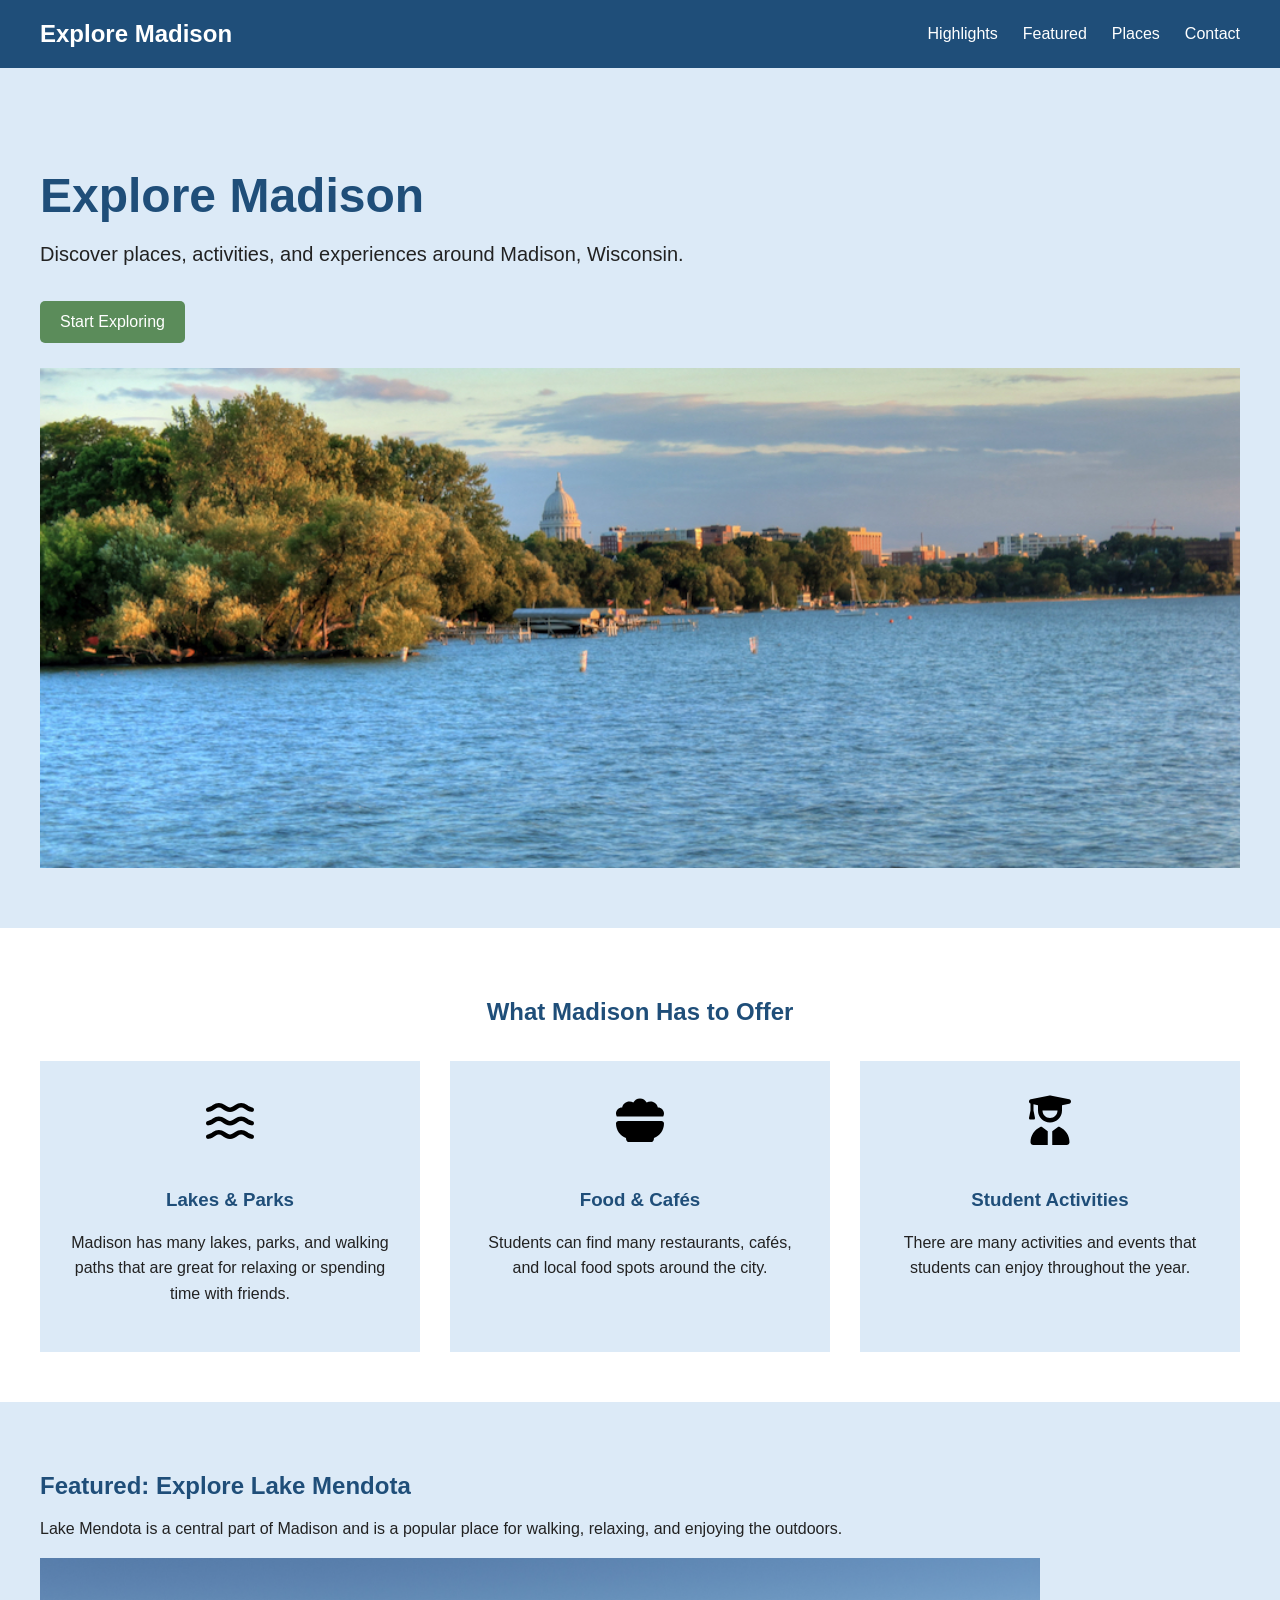
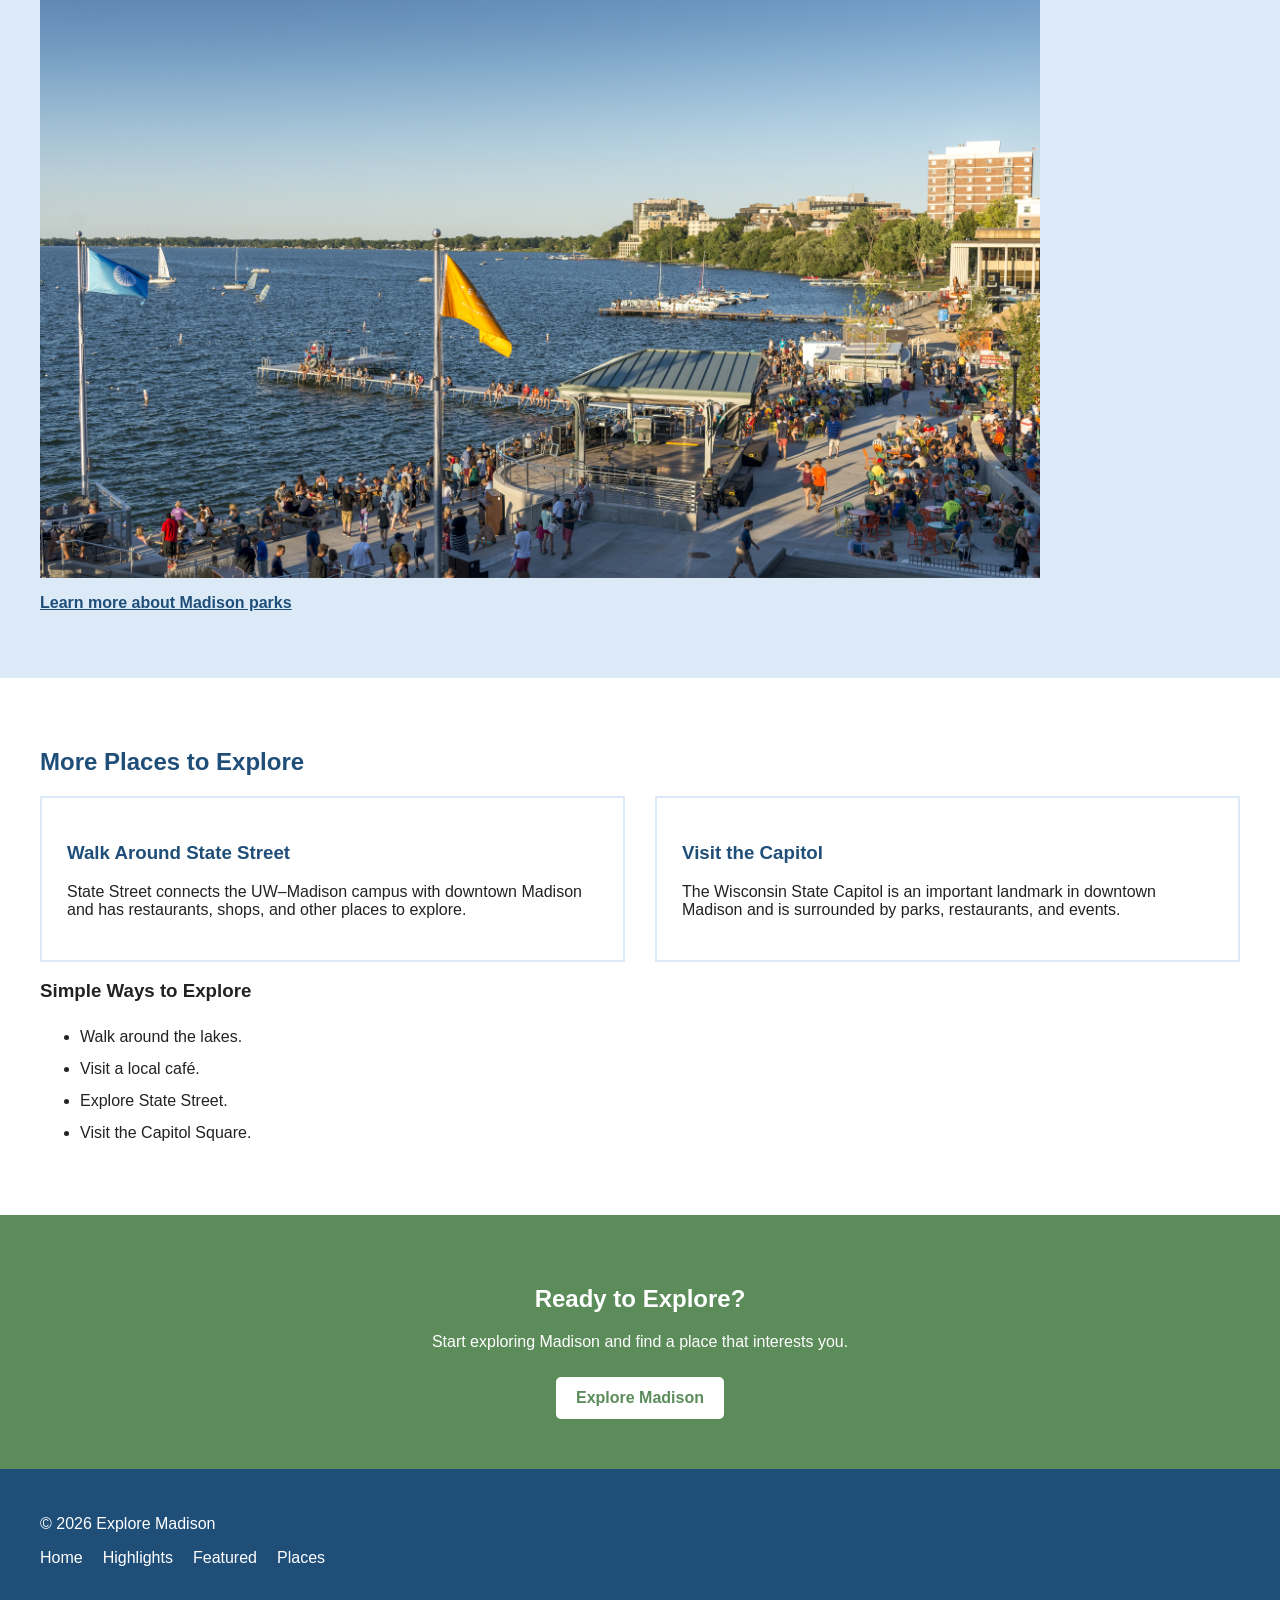
==== index.html @ a7368d4c "Add files via upload" ====
<!DOCTYPE html>
<html lang="en">

<head>
    <meta charset="UTF-8">
    <meta name="viewport" content="width=device-width, initial-scale=1.0">

    <title>Explore Madison</title>

    <style>
        body {
            margin: 0;
            font-family: Arial, sans-serif;
            color: #222222;
            background-color: #FFFFFF;
        }

        header {
            background-color: #1F4E79;
            padding: 20px 40px;
        }

        header nav {
            display: flex;
            justify-content: space-between;
            align-items: center;
        }

        header nav > a {
            color: #FFFFFF;
            text-decoration: none;
            font-size: 24px;
            font-weight: bold;
        }

        header ul {
            display: flex;
            gap: 25px;
            list-style: none;
            margin: 0;
            padding: 0;
        }

        header li a {
            color: #FFFFFF;
            text-decoration: none;
        }

        main {
            margin: 0;
        }

        #home {
            background-color: #DCEAF7;
            padding: 60px 40px;
        }

        #home h1 {
            color: #1F4E79;
            font-size: 48px;
            margin-bottom: 10px;
        }

        #home p {
            font-size: 20px;
        }

        #home > a {
            display: inline-block;
            background-color: #5B8C5A;
            color: #FFFFFF;
            text-decoration: none;
            padding: 12px 20px;
            margin: 15px 0 25px 0;
            border-radius: 5px;
        }

        #home img {
            display: block;
            width: 100%;
            max-width: 1200px;
            height: auto;
        }

        #features {
            padding: 50px 40px;
        }

        #features h2 {
            color: #1F4E79;
            text-align: center;
            margin-bottom: 35px;
        }

        .feature-container {
            display: flex;
            gap: 30px;
            justify-content: space-between;
        }

        .feature {
            flex: 1;
            background-color: #DCEAF7;
            padding: 30px;
            text-align: center;
        }

        .feature img {
            width: 60px;
            height: 60px;
            margin-bottom: 15px;
        }

        .feature h3 {
            color: #1F4E79;
        }

        .feature p {
            line-height: 1.6;
        }

        #featured {
            background-color: #DCEAF7;
            padding: 50px 40px;
        }

        #featured h2 {
            color: #1F4E79;
        }

        #featured img {
            display: block;
            width: 100%;
            max-width: 1000px;
            height: auto;
            margin-top: 20px;
        }

        #featured a {
            color: #1F4E79;
            font-weight: bold;
        }

        #places {
            padding: 50px 40px;
        }

        #places h2 {
            color: #1F4E79;
        }

        .secondary-container {
            display: flex;
            gap: 30px;
        }

        .secondary {
            flex: 1;
            border: 2px solid #DCEAF7;
            padding: 25px;
        }

        .secondary h3 {
            color: #1F4E79;
        }

        #places ul {
            line-height: 2;
        }

        #contact {
            background-color: #5B8C5A;
            color: #FFFFFF;
            text-align: center;
            padding: 50px 40px;
        }

        #contact a {
            display: inline-block;
            background-color: #FFFFFF;
            color: #5B8C5A;
            text-decoration: none;
            padding: 12px 20px;
            margin-top: 10px;
            border-radius: 5px;
            font-weight: bold;
        }

        footer {
            background-color: #1F4E79;
            color: #FFFFFF;
            padding: 30px 40px;
        }

        footer nav ul {
            display: flex;
            gap: 20px;
            list-style: none;
            padding: 0;
        }

        footer a {
            color: #FFFFFF;
            text-decoration: none;
        }
    </style>
</head>


<body>

    <header>

        <nav>
            <a href="#home">Explore Madison</a>

            <ul>
                <li>
                    <a href="#features">Highlights</a>
                </li>

                <li>
                    <a href="#featured">Featured</a>
                </li>

                <li>
                    <a href="#places">Places</a>
                </li>

                <li>
                    <a href="#contact">Contact</a>
                </li>
            </ul>
        </nav>

    </header>


    <main>

        <!-- Hero Section -->

        <section id="home">

            <h1>Explore Madison</h1>

            <p>
                Discover places, activities, and experiences around Madison, Wisconsin.
            </p>

            <a href="#featured">Start Exploring</a>

            <img
                src="images/madison-lake.png"
                alt="Madison waterfront and Lake Mendota"
            >

        </section>


        <!-- Three Feature Columns -->

        <section id="features">

            <h2>What Madison Has to Offer</h2>

            <div class="feature-container">

                <article class="feature">

                    <img
                        src="images/water-icon.svg"
                        alt="Water icon"
                    >

                    <h3>Lakes &amp; Parks</h3>

                    <p>
                        Madison has many lakes, parks, and walking paths that are
                        great for relaxing or spending time with friends.
                    </p>

                </article>


                <article class="feature">

                    <img
                        src="images/food-icon.svg"
                        alt="Food bowl icon"
                    >

                    <h3>Food &amp; Cafés</h3>

                    <p>
                        Students can find many restaurants, cafés, and local food
                        spots around the city.
                    </p>

                </article>


                <article class="feature">

                    <img
                        src="images/student-icon.svg"
                        alt="Student icon"
                    >

                    <h3>Student Activities</h3>

                    <p>
                        There are many activities and events that students can
                        enjoy throughout the year.
                    </p>

                </article>

            </div>

        </section>


        <!-- Featured Content -->

        <section id="featured">

            <h2>Featured: Explore Lake Mendota</h2>

            <p>
                Lake Mendota is a central part of Madison and is a popular place
                for walking, relaxing, and enjoying the outdoors.
            </p>

            <img
                src="images/lake-mendota.png"
                alt="Lake Mendota with trees and the Madison skyline"
            >

            <p>
                <a href="https://www.cityofmadison.com/parks/">
                    Learn more about Madison parks
                </a>
            </p>

        </section>


        <!-- Secondary Content -->

        <section id="places">

            <h2>More Places to Explore</h2>

            <div class="secondary-container">

                <article class="secondary">

                    <h3>Walk Around State Street</h3>

                    <p>
                        State Street connects the UW–Madison campus with downtown
                        Madison and has restaurants, shops, and other places to explore.
                    </p>

                </article>


                <article class="secondary">

                    <h3>Visit the Capitol</h3>

                    <p>
                        The Wisconsin State Capitol is an important landmark in
                        downtown Madison and is surrounded by parks, restaurants,
                        and events.
                    </p>

                </article>

            </div>


            <h3>Simple Ways to Explore</h3>

            <ul>
                <li>Walk around the lakes.</li>
                <li>Visit a local café.</li>
                <li>Explore State Street.</li>
                <li>Visit the Capitol Square.</li>
            </ul>

        </section>


        <!-- Call to Action -->

        <section id="contact">

            <h2>Ready to Explore?</h2>

            <p>
                Start exploring Madison and find a place that interests you.
            </p>

            <a href="#home">Explore Madison</a>

        </section>

    </main>


    <!-- Footer -->

    <footer>

        <p>
            &copy; 2026 Explore Madison
        </p>

        <nav>

            <ul>

                <li>
                    <a href="#home">Home</a>
                </li>

                <li>
                    <a href="#features">Highlights</a>
                </li>

                <li>
                    <a href="#featured">Featured</a>
                </li>

                <li>
                    <a href="#places">Places</a>
                </li>

            </ul>

        </nav>

    </footer>

</body>

</html>
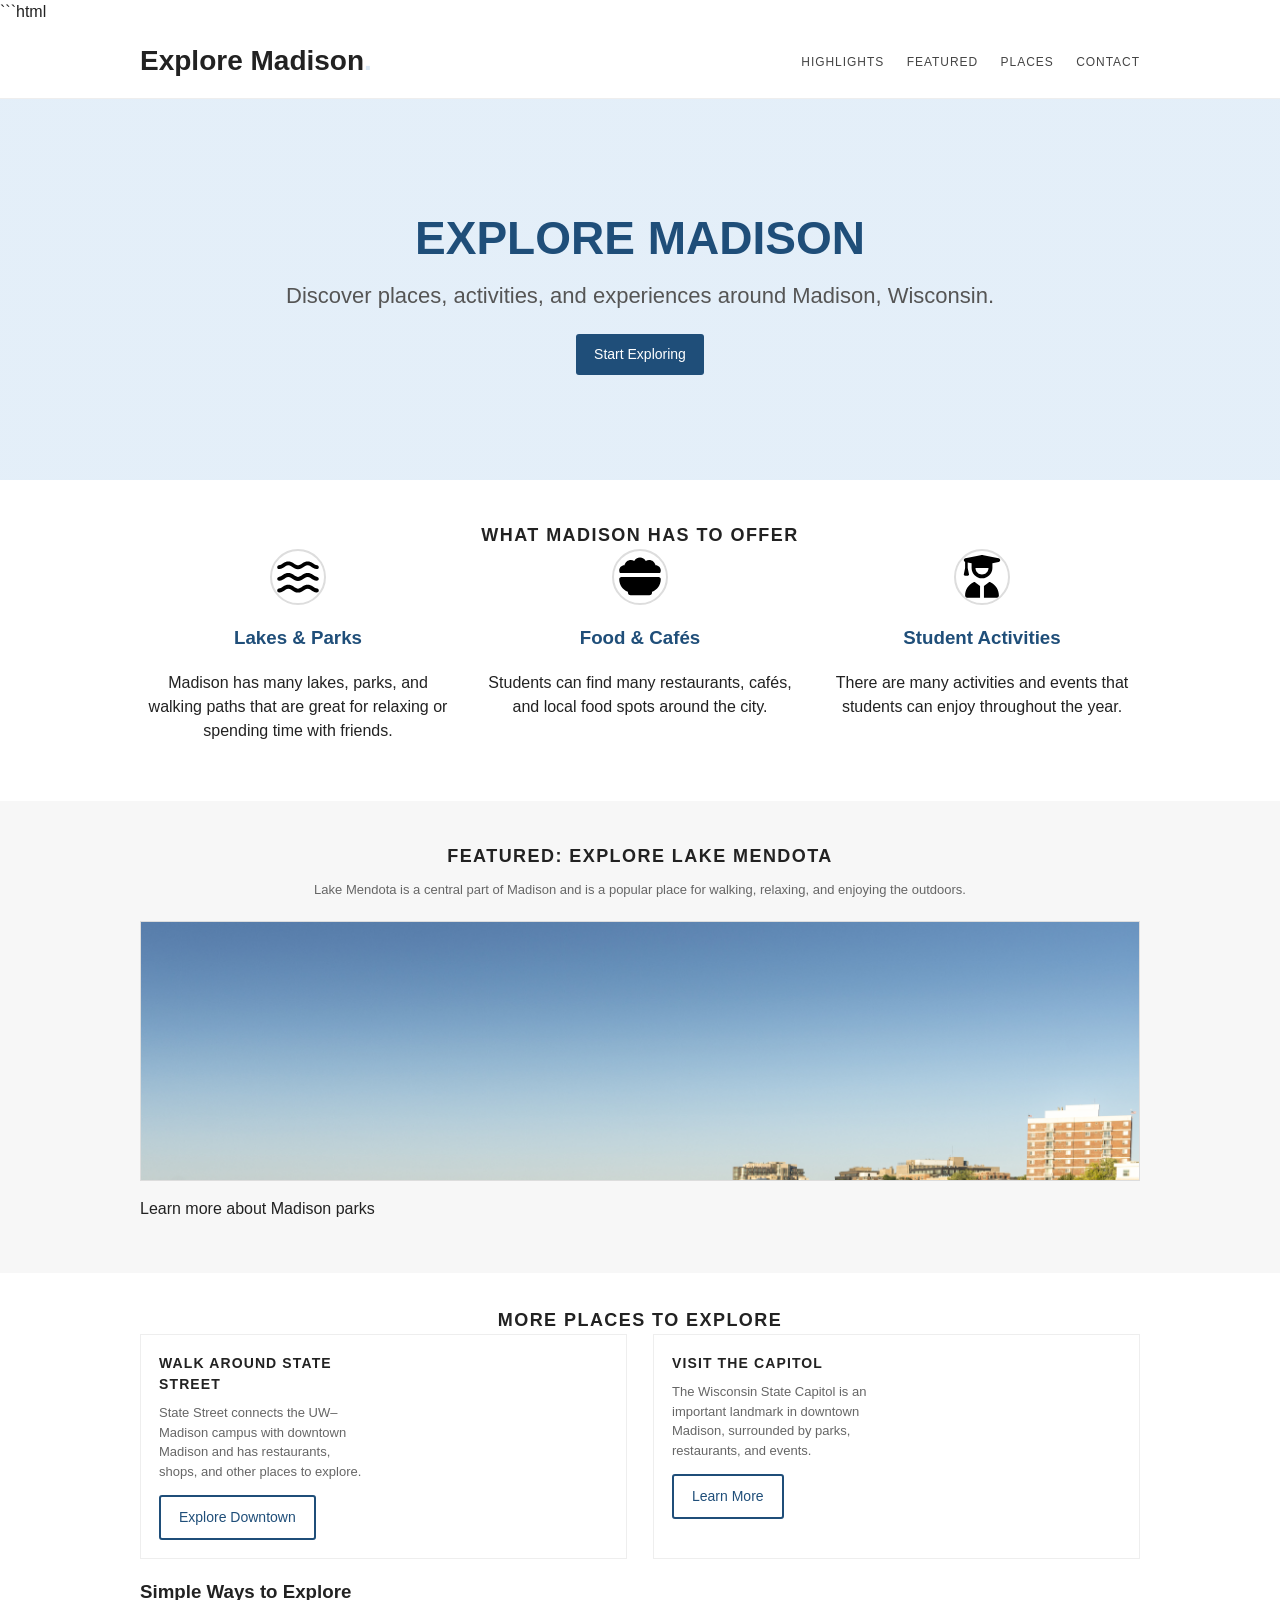
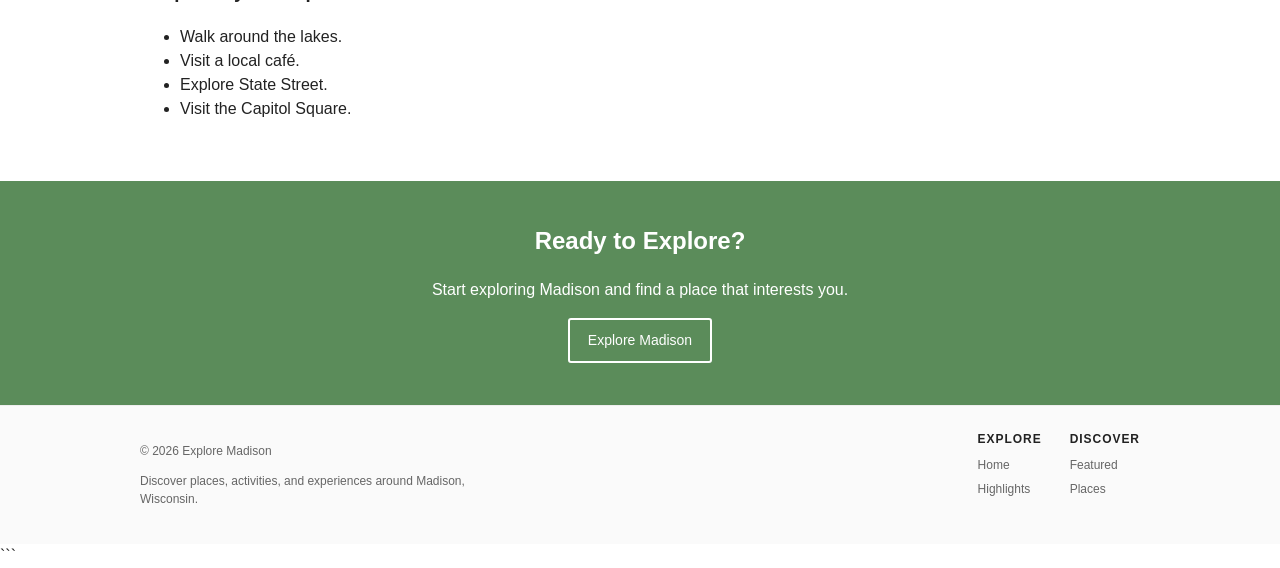
==== commit 9df30ec6: "Add files via upload" ====
--- a/index.html
+++ b/index.html
@@ -1,449 +1,173 @@
+```html
 <!DOCTYPE html>
 <html lang="en">
 
 <head>
     <meta charset="UTF-8">
     <meta name="viewport" content="width=device-width, initial-scale=1.0">
-
     <title>Explore Madison</title>
-
-    <style>
-        body {
-            margin: 0;
-            font-family: Arial, sans-serif;
-            color: #222222;
-            background-color: #FFFFFF;
-        }
-
-        header {
-            background-color: #1F4E79;
-            padding: 20px 40px;
-        }
-
-        header nav {
-            display: flex;
-            justify-content: space-between;
-            align-items: center;
-        }
-
-        header nav > a {
-            color: #FFFFFF;
-            text-decoration: none;
-            font-size: 24px;
-            font-weight: bold;
-        }
-
-        header ul {
-            display: flex;
-            gap: 25px;
-            list-style: none;
-            margin: 0;
-            padding: 0;
-        }
-
-        header li a {
-            color: #FFFFFF;
-            text-decoration: none;
-        }
-
-        main {
-            margin: 0;
-        }
-
-        #home {
-            background-color: #DCEAF7;
-            padding: 60px 40px;
-        }
-
-        #home h1 {
-            color: #1F4E79;
-            font-size: 48px;
-            margin-bottom: 10px;
-        }
-
-        #home p {
-            font-size: 20px;
-        }
-
-        #home > a {
-            display: inline-block;
-            background-color: #5B8C5A;
-            color: #FFFFFF;
-            text-decoration: none;
-            padding: 12px 20px;
-            margin: 15px 0 25px 0;
-            border-radius: 5px;
-        }
-
-        #home img {
-            display: block;
-            width: 100%;
-            max-width: 1200px;
-            height: auto;
-        }
-
-        #features {
-            padding: 50px 40px;
-        }
-
-        #features h2 {
-            color: #1F4E79;
-            text-align: center;
-            margin-bottom: 35px;
-        }
-
-        .feature-container {
-            display: flex;
-            gap: 30px;
-            justify-content: space-between;
-        }
-
-        .feature {
-            flex: 1;
-            background-color: #DCEAF7;
-            padding: 30px;
-            text-align: center;
-        }
-
-        .feature img {
-            width: 60px;
-            height: 60px;
-            margin-bottom: 15px;
-        }
-
-        .feature h3 {
-            color: #1F4E79;
-        }
-
-        .feature p {
-            line-height: 1.6;
-        }
-
-        #featured {
-            background-color: #DCEAF7;
-            padding: 50px 40px;
-        }
-
-        #featured h2 {
-            color: #1F4E79;
-        }
-
-        #featured img {
-            display: block;
-            width: 100%;
-            max-width: 1000px;
-            height: auto;
-            margin-top: 20px;
-        }
-
-        #featured a {
-            color: #1F4E79;
-            font-weight: bold;
-        }
-
-        #places {
-            padding: 50px 40px;
-        }
-
-        #places h2 {
-            color: #1F4E79;
-        }
-
-        .secondary-container {
-            display: flex;
-            gap: 30px;
-        }
-
-        .secondary {
-            flex: 1;
-            border: 2px solid #DCEAF7;
-            padding: 25px;
-        }
-
-        .secondary h3 {
-            color: #1F4E79;
-        }
-
-        #places ul {
-            line-height: 2;
-        }
-
-        #contact {
-            background-color: #5B8C5A;
-            color: #FFFFFF;
-            text-align: center;
-            padding: 50px 40px;
-        }
-
-        #contact a {
-            display: inline-block;
-            background-color: #FFFFFF;
-            color: #5B8C5A;
-            text-decoration: none;
-            padding: 12px 20px;
-            margin-top: 10px;
-            border-radius: 5px;
-            font-weight: bold;
-        }
-
-        footer {
-            background-color: #1F4E79;
-            color: #FFFFFF;
-            padding: 30px 40px;
-        }
-
-        footer nav ul {
-            display: flex;
-            gap: 20px;
-            list-style: none;
-            padding: 0;
-        }
-
-        footer a {
-            color: #FFFFFF;
-            text-decoration: none;
-        }
-    </style>
+    <link rel="stylesheet" href="styles.css">
 </head>
-
 
 <body>
 
-    <header>
+    <header class="site-header">
+        <nav class="header-inner container">
+            <a class="brand" href="#home">Explore Madison<span class="dot">.</span></a>
 
-        <nav>
-            <a href="#home">Explore Madison</a>
-
-            <ul>
-                <li>
-                    <a href="#features">Highlights</a>
-                </li>
-
-                <li>
-                    <a href="#featured">Featured</a>
-                </li>
-
-                <li>
-                    <a href="#places">Places</a>
-                </li>
-
-                <li>
-                    <a href="#contact">Contact</a>
-                </li>
-            </ul>
+            <div class="site-nav">
+                <a href="#features">Highlights</a>
+                <a href="#featured">Featured</a>
+                <a href="#places">Places</a>
+                <a href="#contact">Contact</a>
+            </div>
         </nav>
-
     </header>
-
 
     <main>
 
-        <!-- Hero Section -->
-
-        <section id="home">
-
-            <h1>Explore Madison</h1>
-
-            <p>
-                Discover places, activities, and experiences around Madison, Wisconsin.
-            </p>
-
-            <a href="#featured">Start Exploring</a>
-
-            <img
-                src="images/madison-lake.png"
-                alt="Madison waterfront and Lake Mendota"
-            >
-
+        <section id="home" class="hero">
+            <div class="hero-content container">
+                <h1>Explore Madison</h1>
+                <p class="hero-subhead">
+                    Discover places, activities, and experiences around Madison, Wisconsin.
+                </p>
+                <a class="btn btn-dark" href="#featured">Start Exploring</a>
+            </div>
         </section>
 
+        <section id="features" class="features">
+            <div class="container">
+                <h2 class="section-title">What Madison Has to Offer</h2>
 
-        <!-- Three Feature Columns -->
+                <div class="features-grid">
+                    <article class="feature">
+                        <img class="icon" src="images/water-icon.svg" alt="Water icon">
+                        <h3>Lakes &amp; Parks</h3>
+                        <p>
+                            Madison has many lakes, parks, and walking paths that are
+                            great for relaxing or spending time with friends.
+                        </p>
+                    </article>
 
-        <section id="features">
+                    <article class="feature">
+                        <img class="icon" src="images/food-icon.svg" alt="Food bowl icon">
+                        <h3>Food &amp; Cafés</h3>
+                        <p>
+                            Students can find many restaurants, cafés, and local food
+                            spots around the city.
+                        </p>
+                    </article>
 
-            <h2>What Madison Has to Offer</h2>
-
-            <div class="feature-container">
-
-                <article class="feature">
-
-                    <img
-                        src="images/water-icon.svg"
-                        alt="Water icon"
-                    >
-
-                    <h3>Lakes &amp; Parks</h3>
-
-                    <p>
-                        Madison has many lakes, parks, and walking paths that are
-                        great for relaxing or spending time with friends.
-                    </p>
-
-                </article>
-
-
-                <article class="feature">
-
-                    <img
-                        src="images/food-icon.svg"
-                        alt="Food bowl icon"
-                    >
-
-                    <h3>Food &amp; Cafés</h3>
-
-                    <p>
-                        Students can find many restaurants, cafés, and local food
-                        spots around the city.
-                    </p>
-
-                </article>
-
-
-                <article class="feature">
-
-                    <img
-                        src="images/student-icon.svg"
-                        alt="Student icon"
-                    >
-
-                    <h3>Student Activities</h3>
-
-                    <p>
-                        There are many activities and events that students can
-                        enjoy throughout the year.
-                    </p>
-
-                </article>
-
+                    <article class="feature">
+                        <img class="icon" src="images/student-icon.svg" alt="Student icon">
+                        <h3>Student Activities</h3>
+                        <p>
+                            There are many activities and events that students can
+                            enjoy throughout the year.
+                        </p>
+                    </article>
+                </div>
             </div>
-
         </section>
 
+        <section id="featured" class="featured">
+            <div class="container">
+                <h2 class="section-title">Featured: Explore Lake Mendota</h2>
+                <p class="section-lede">
+                    Lake Mendota is a central part of Madison and is a popular place
+                    for walking, relaxing, and enjoying the outdoors.
+                </p>
 
-        <!-- Featured Content -->
+                <div class="media">
+                    <img src="images/lake-mendota.png"
+                         alt="Lake Mendota with trees and the Madison skyline">
+                </div>
 
-        <section id="featured">
-
-            <h2>Featured: Explore Lake Mendota</h2>
-
-            <p>
-                Lake Mendota is a central part of Madison and is a popular place
-                for walking, relaxing, and enjoying the outdoors.
-            </p>
-
-            <img
-                src="images/lake-mendota.png"
-                alt="Lake Mendota with trees and the Madison skyline"
-            >
-
-            <p>
-                <a href="https://www.cityofmadison.com/parks/">
-                    Learn more about Madison parks
-                </a>
-            </p>
-
+                <p class="text-center">
+                    <a href="https://www.cityofmadison.com/parks/" target="_blank" rel="noopener noreferrer">
+                        Learn more about Madison parks
+                    </a>
+                </p>
+            </div>
         </section>
 
+        <section id="places" class="secondary">
+            <div class="container">
+                <h2 class="section-title">More Places to Explore</h2>
 
-        <!-- Secondary Content -->
+                <div class="secondary-grid">
+                    <article class="card">
+                        <div class="card-text">
+                            <h3>Walk Around State Street</h3>
+                            <p>
+                                State Street connects the UW–Madison campus with downtown
+                                Madison and has restaurants, shops, and other places to explore.
+                            </p>
+                            <a class="btn btn-outline" href="https://visitdowntownmadison.com/" target="_blank" rel="noopener noreferrer">
+                                Explore Downtown
+                            </a>
+                        </div>
+                        <div class="card-image img-a" role="img" aria-label="Outdoor scenery in Madison"></div>
+                    </article>
 
-        <section id="places">
+                    <article class="card">
+                        <div class="card-text">
+                            <h3>Visit the Capitol</h3>
+                            <p>
+                                The Wisconsin State Capitol is an important landmark in
+                                downtown Madison, surrounded by parks, restaurants, and events.
+                            </p>
+                            <a class="btn btn-outline" href="https://tours.wisconsin.gov/" target="_blank" rel="noopener noreferrer">
+                                Learn More
+                            </a>
+                        </div>
+                        <div class="card-image img-b" role="img" aria-label="City and landscape scenery"></div>
+                    </article>
+                </div>
 
-            <h2>More Places to Explore</h2>
-
-            <div class="secondary-container">
-
-                <article class="secondary">
-
-                    <h3>Walk Around State Street</h3>
-
-                    <p>
-                        State Street connects the UW–Madison campus with downtown
-                        Madison and has restaurants, shops, and other places to explore.
-                    </p>
-
-                </article>
-
-
-                <article class="secondary">
-
-                    <h3>Visit the Capitol</h3>
-
-                    <p>
-                        The Wisconsin State Capitol is an important landmark in
-                        downtown Madison and is surrounded by parks, restaurants,
-                        and events.
-                    </p>
-
-                </article>
-
+                <h3>Simple Ways to Explore</h3>
+                <ul>
+                    <li>Walk around the lakes.</li>
+                    <li>Visit a local café.</li>
+                    <li>Explore State Street.</li>
+                    <li>Visit the Capitol Square.</li>
+                </ul>
             </div>
-
-
-            <h3>Simple Ways to Explore</h3>
-
-            <ul>
-                <li>Walk around the lakes.</li>
-                <li>Visit a local café.</li>
-                <li>Explore State Street.</li>
-                <li>Visit the Capitol Square.</li>
-            </ul>
-
         </section>
 
-
-        <!-- Call to Action -->
-
-        <section id="contact">
-
-            <h2>Ready to Explore?</h2>
-
-            <p>
-                Start exploring Madison and find a place that interests you.
-            </p>
-
-            <a href="#home">Explore Madison</a>
-
+        <section id="contact" class="cta">
+            <div class="container cta-inner">
+                <h2>Ready to Explore?</h2>
+                <p>Start exploring Madison and find a place that interests you.</p>
+                <a class="btn btn-outline" href="#home">Explore Madison</a>
+            </div>
         </section>
 
     </main>
 
+    <footer class="site-footer">
+        <div class="container footer-inner">
+            <div class="footer-left">
+                <p>&copy; 2026 Explore Madison</p>
+                <p>Discover places, activities, and experiences around Madison, Wisconsin.</p>
+            </div>
 
-    <!-- Footer -->
-
-    <footer>
-
-        <p>
-            &copy; 2026 Explore Madison
-        </p>
-
-        <nav>
-
-            <ul>
-
-                <li>
+            <nav class="footer-cols">
+                <div class="footer-col">
+                    <h4>Explore</h4>
                     <a href="#home">Home</a>
-                </li>
-
-                <li>
                     <a href="#features">Highlights</a>
-                </li>
-
-                <li>
+                </div>
+                <div class="footer-col">
+                    <h4>Discover</h4>
                     <a href="#featured">Featured</a>
-                </li>
-
-                <li>
                     <a href="#places">Places</a>
-                </li>
-
-            </ul>
-
-        </nav>
-
+                </div>
+            </nav>
+        </div>
     </footer>
 
 </body>
-
-</html>+</html>
+```
--- a/styles.css
+++ b/styles.css
@@ -0,0 +1,292 @@
+* { box-sizing: border-box; }
+
+body {
+  margin: 0;
+  font-family: Arial, Helvetica, sans-serif;
+  line-height: 1.5;
+  color: #222;
+  background: #fff;
+}
+
+a { color: inherit; text-decoration: none; }
+a:hover { text-decoration: underline; }
+
+.container {
+  width: min(1000px, 92%);
+  margin: 0 auto;
+}
+
+/* ===== Header ===== */
+.site-header {
+  border-bottom: 1px solid #eee;
+  background: #fff;
+}
+
+.header-inner {
+  display: flex;
+  align-items: center;
+  justify-content: space-between;
+  padding: 16px 0;
+}
+
+.brand { font-size: 28px; font-weight: 700; }
+.brand .dot { color: #DCEAF7; }
+
+.site-nav a {
+  margin-left: 18px;
+  text-transform: uppercase;
+  font-size: 12px;
+  letter-spacing: 0.08em;
+  color: #444;
+}
+
+.site-nav a:hover {
+  color: #1F4E79;
+  text-decoration: none;
+}
+
+/* ===== Hero ===== */
+.hero {
+  background-image:
+    linear-gradient(rgba(220, 234, 247, 0.78), rgba(220, 234, 247, 0.78)),
+    url("https://images.unsplash.com/photo-1469474968028-56623f02e42e?auto=format&fit=crop&w=1600&q=60");
+  background-size: cover;
+  background-position: center;
+  min-height: 360px;
+}
+
+.hero-content {
+  text-align: center;
+  padding: 105px 0;
+}
+
+.hero h1 {
+  margin: 0;
+  font-size: 46px;
+  text-transform: uppercase;
+  color: #1F4E79;
+}
+
+.hero-subhead {
+  margin: 6px 0 22px;
+  font-size: 22px;
+  color: #555;
+}
+
+/* ===== Buttons ===== */
+.btn {
+  display: inline-block;
+  padding: 10px 18px;
+  border-radius: 3px;
+  font-size: 14px;
+}
+
+.btn-dark {
+  background: #1F4E79;
+  color: #fff;
+}
+
+.btn-dark:hover {
+  background: #163a5c;
+  text-decoration: none;
+}
+
+.btn-outline {
+  border: 2px solid #1F4E79;
+  color: #1F4E79;
+  background: transparent;
+}
+
+.btn-outline:hover {
+  background: #1F4E79;
+  color: #fff;
+  text-decoration: none;
+}
+
+/* ===== Features ===== */
+.features { padding: 42px 0; }
+
+.features-grid {
+  display: flex;
+  gap: 26px;
+}
+
+.feature {
+  flex: 1;
+  text-align: center;
+}
+
+.icon {
+  width: 56px;
+  height: 56px;
+  border: 2px solid #ddd;
+  border-radius: 999px;
+  display: grid;
+  place-items: center;
+  margin: 0 auto 12px;
+  color: #666;
+  font-size: 22px;
+}
+
+.feature h3 { color: #1F4E79; }
+
+/* ===== Featured content ===== */
+.featured {
+  padding: 42px 0 36px;
+  background: #f7f7f7;
+}
+
+.section-title {
+  text-align: center;
+  margin: 0;
+  font-size: 18px;
+  letter-spacing: 0.08em;
+  text-transform: uppercase;
+}
+
+.section-lede {
+  text-align: center;
+  max-width: 680px;
+  margin: 10px auto 22px;
+  color: #666;
+  font-size: 13px;
+}
+
+.media {
+  background: #eaeaea;
+  border: 1px solid #ddd;
+  height: 260px;
+  display: grid;
+  place-items: center;
+  overflow: hidden;
+}
+
+.media img {
+  width: 100%;
+  height: 100%;
+  object-fit: cover;
+}
+
+/* ===== Secondary content ===== */
+.secondary { padding: 34px 0 44px; }
+
+.secondary-grid {
+  display: flex;
+  gap: 26px;
+}
+
+.card {
+  flex: 1;
+  border: 1px solid #eee;
+  display: grid;
+  grid-template-columns: 1fr 1fr;
+}
+
+.card-text { padding: 18px; }
+
+.card-text h3 {
+  margin: 0 0 8px;
+  font-size: 14px;
+  text-transform: uppercase;
+  letter-spacing: 0.08em;
+}
+
+.card-text p {
+  margin: 0 0 14px;
+  color: #666;
+  font-size: 13px;
+}
+
+.card-image {
+  min-height: 160px;
+  background-size: cover;
+  background-position: center;
+}
+
+.img-a {
+  background-image: url("https://images.unsplash.com/photo-1469474968028-56623f02e42e?auto=format&fit=crop&w=800&q=60");
+}
+
+.img-b {
+  background-image: url("https://images.unsplash.com/photo-1451187580459-43490279c0fa?auto=format&fit=crop&w=800&q=60");
+}
+
+/* ===== CTA ===== */
+.cta {
+  background: #5B8C5A;
+  padding: 42px 0;
+}
+
+.cta-inner {
+  text-align: center;
+  color: #fff;
+}
+
+.cta-inner h2 { margin-top: 0; }
+
+.cta .btn-outline {
+  border-color: #fff;
+  color: #fff;
+}
+
+.cta .btn-outline:hover {
+  background: #fff;
+  color: #5B8C5A;
+}
+
+/* ===== Footer ===== */
+.site-footer {
+  background: #fafafa;
+  border-top: 1px solid #eee;
+  padding: 24px 0;
+}
+
+.footer-inner {
+  display: flex;
+  justify-content: space-between;
+  align-items: flex-start;
+  gap: 24px;
+}
+
+.footer-left {
+  max-width: 360px;
+  color: #666;
+  font-size: 12px;
+}
+
+.footer-left a { color: #3a88a8; }
+
+.footer-cols {
+  display: flex;
+  gap: 28px;
+}
+
+.footer-col h4 {
+  margin: 0 0 8px;
+  font-size: 12px;
+  text-transform: uppercase;
+  letter-spacing: 0.08em;
+}
+
+.footer-col a {
+  display: block;
+  font-size: 12px;
+  color: #666;
+  margin: 6px 0;
+}
+
+@media (max-width: 700px) {
+  .header-inner,
+  .footer-inner {
+    flex-direction: column;
+    align-items: center;
+  }
+
+  .features-grid,
+  .secondary-grid {
+    flex-direction: column;
+  }
+
+  .card { grid-template-columns: 1fr; }
+  .hero h1 { font-size: 36px; }
+}
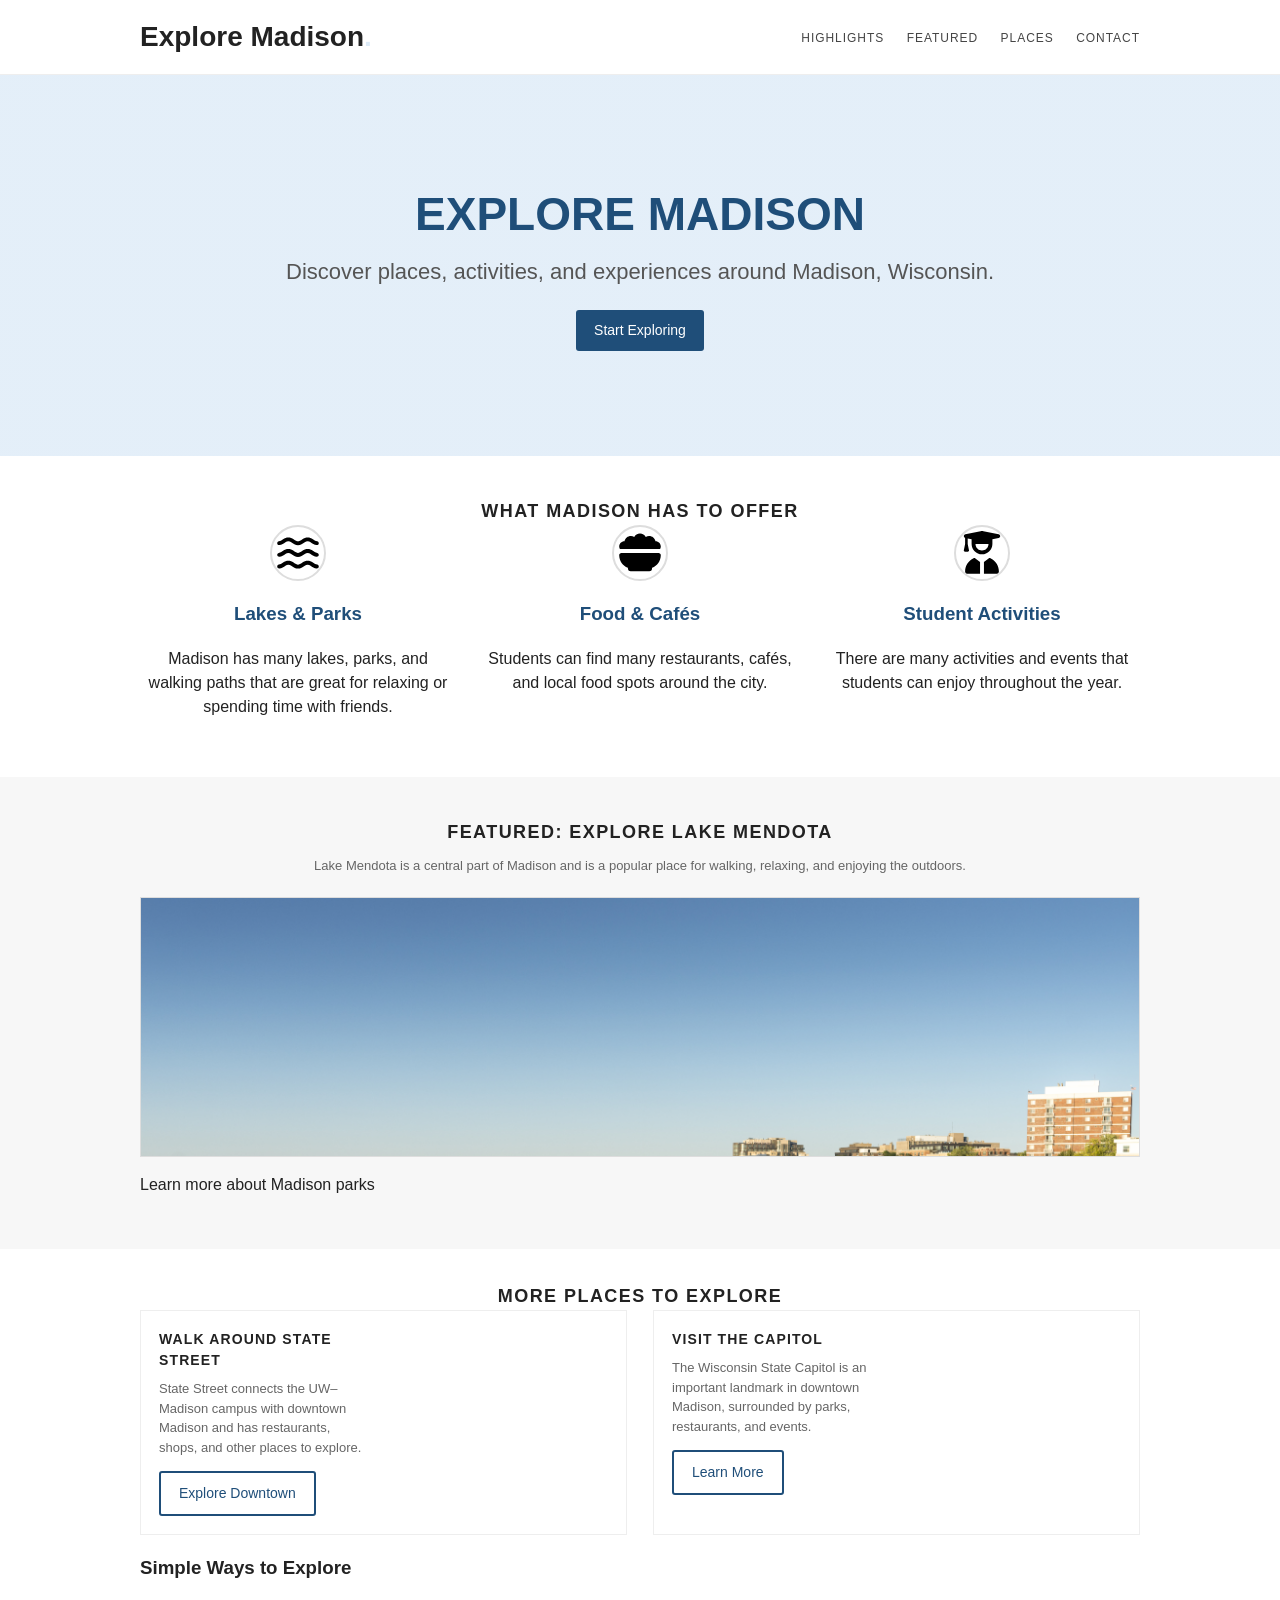
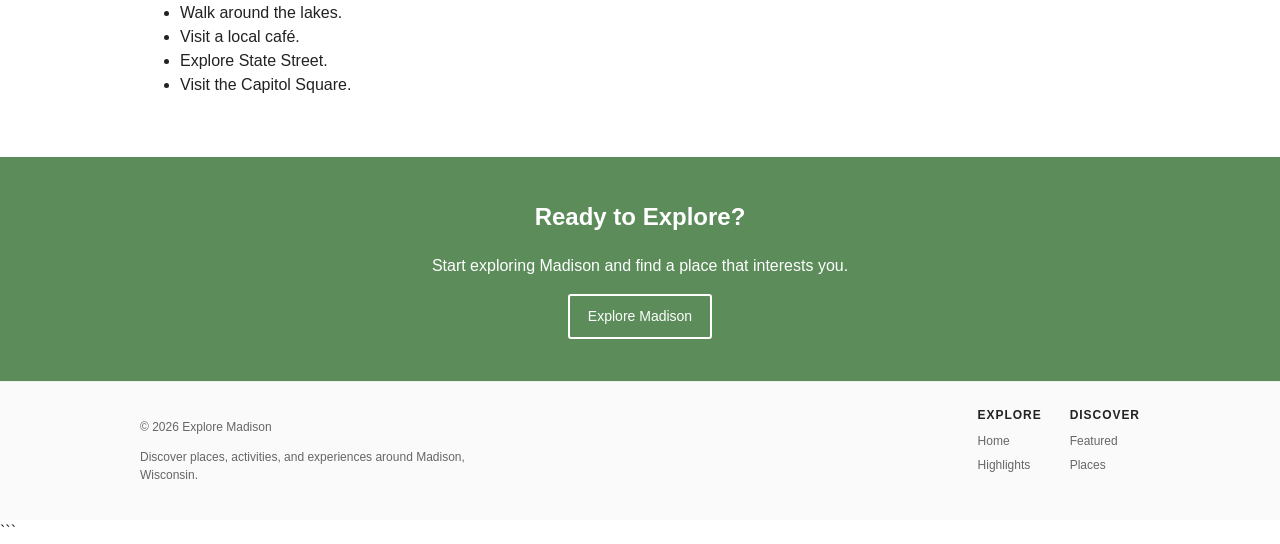
==== commit 625d1b5d: "Update index.html" ====
--- a/index.html
+++ b/index.html
@@ -1,4 +1,3 @@
-```html
 <!DOCTYPE html>
 <html lang="en">
 
